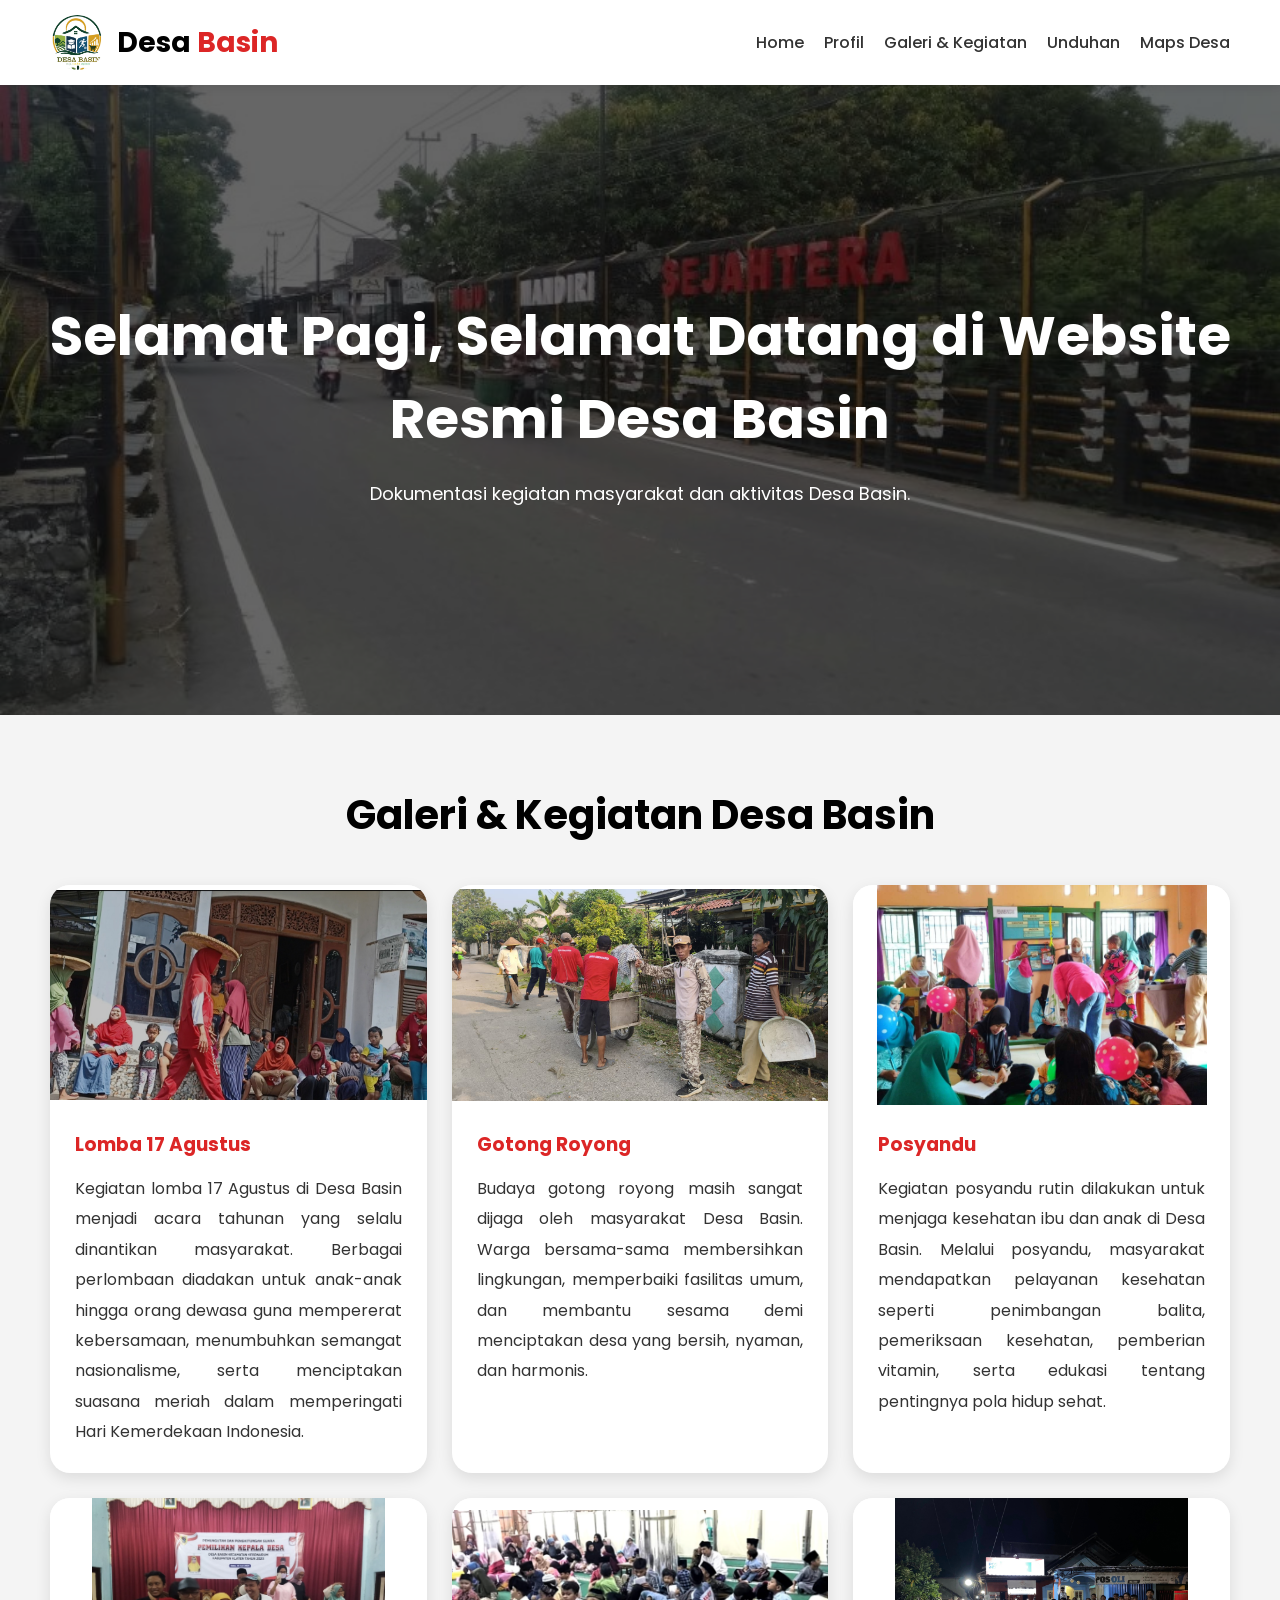
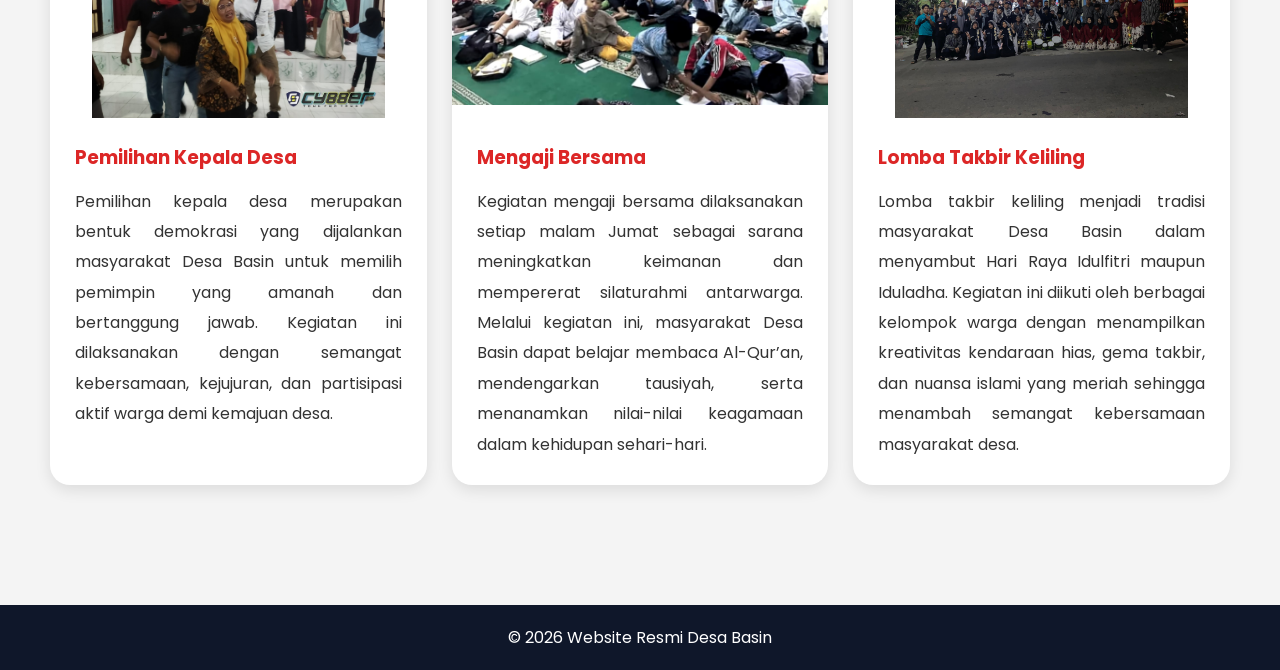
==== galeri.html @ 06cdf462 "Add files via upload" ====
<!DOCTYPE html>
<html lang="id">
<head>
  <meta charset="UTF-8">
  <meta name="viewport" content="width=device-width, initial-scale=1.0">

  <title>Galeri Desa Basin</title>

  <link rel="stylesheet" href="css/style.css">

  <link href="https://fonts.googleapis.com/css2?family=Poppins:wght@300;400;500;600;700&display=swap" rel="stylesheet">
</head>
<body>

  <nav class="navbar">

    <div class="logo-area">

      <img src="assets/image/logo_desa_r1chhhrd.jpg" class="logo-img">

      <div class="logo">
        Desa <span>Basin</span>
      </div>

    </div>

    <div class="menu">
      <a href="index.html">Home</a>
      <a href="profil.html">Profil</a>
      <a href="galeri.html">Galeri & Kegiatan</a>
      <a href="unduhan.html">Unduhan</a>
      <a href="maps.html">Maps Desa</a>
    </div>

  </nav>

  <section class="hero">

    <div class="overlay"></div>

    <div class="hero-text">

      <h1 id="welcome-text">
        Selamat Datang di Galeri Desa Basin
      </h1>

      <p>
        Dokumentasi kegiatan masyarakat dan aktivitas Desa Basin.
      </p>

    </div>

  </section>

  <section class="container">

    <h1 class="title">
      Galeri & Kegiatan Desa Basin
    </h1>

    <div class="galeri-grid">

      <div class="card">
        <img src="assets/image/lomba_17an.jpg">
        <div class="card-body">
          <h3>Lomba 17 Agustus</h3>
          <p>Kegiatan lomba 17 Agustus di Desa Basin menjadi acara tahunan yang selalu dinantikan masyarakat. Berbagai perlombaan diadakan untuk anak-anak hingga orang dewasa guna mempererat kebersamaan, menumbuhkan semangat nasionalisme, serta menciptakan suasana meriah dalam memperingati Hari Kemerdekaan Indonesia.</p>
        </div>
      </div>

      <div class="card">
        <img src="assets/image/gotong_royong.jpg">
        <div class="card-body">
          <h3>Gotong Royong</h3>
          <p>Budaya gotong royong masih sangat dijaga oleh masyarakat Desa Basin. Warga bersama-sama membersihkan lingkungan, memperbaiki fasilitas umum, dan membantu sesama demi menciptakan desa yang bersih, nyaman, dan harmonis.</p>
        </div>
      </div>

      <div class="card">
        <img src="assets/image/posyandu.jpg">
        <div class="card-body">
          <h3>Posyandu</h3>
          <p>Kegiatan posyandu rutin dilakukan untuk menjaga kesehatan ibu dan anak di Desa Basin. Melalui posyandu, masyarakat mendapatkan pelayanan kesehatan seperti penimbangan balita, pemeriksaan kesehatan, pemberian vitamin, serta edukasi tentang pentingnya pola hidup sehat.</p>
        </div>
      </div>

      <div class="card">
        <img src="assets/image/pemilu_desa.jpg">
        <div class="card-body">
          <h3>Pemilihan Kepala Desa</h3>
          <p>Pemilihan kepala desa merupakan bentuk demokrasi yang dijalankan masyarakat Desa Basin untuk memilih pemimpin yang amanah dan bertanggung jawab. Kegiatan ini dilaksanakan dengan semangat kebersamaan, kejujuran, dan partisipasi aktif warga demi kemajuan desa.</p>
        </div>
      </div>

      <div class="card">
        <img src="assets/image/mengaji_bersama.jpg">
        <div class="card-body">
          <h3>Mengaji Bersama</h3>
          <p>Kegiatan mengaji bersama dilaksanakan setiap malam Jumat sebagai sarana meningkatkan keimanan dan mempererat silaturahmi antarwarga. Melalui kegiatan ini, masyarakat Desa Basin dapat belajar membaca Al-Qur’an, mendengarkan tausiyah, serta menanamkan nilai-nilai keagamaan dalam kehidupan sehari-hari.</p>
        </div>
      </div>

      <div class="card">
        <img src="assets/image/lomba_takbir.jpg">
        <div class="card-body">
          <h3>Lomba Takbir Keliling</h3>
          <p>Lomba takbir keliling menjadi tradisi masyarakat Desa Basin dalam menyambut Hari Raya Idulfitri maupun Iduladha. Kegiatan ini diikuti oleh berbagai kelompok warga dengan menampilkan kreativitas kendaraan hias, gema takbir, dan nuansa islami yang meriah sehingga menambah semangat kebersamaan masyarakat desa.</p>
        </div>
      </div>

    </div>

  </section>

  <footer>
    © 2026 Website Resmi Desa Basin
  </footer>

  <script src="js/script.js"></script>

</body>
</html>
---- css/style.css ----
/* ===================================================================== */
/* 1. RESET DASAR WEBSITE */
/* ===================================================================== */

/* Mengatur semua elemen agar margin dan padding bawaan browser hilang */
*{
  margin:0; /* Menghapus jarak luar bawaan browser */
  padding:0; /* Menghapus jarak dalam bawaan browser */

  /* Agar ukuran elemen lebih mudah diatur */
  box-sizing:border-box; /* Padding tidak menambah ukuran elemen */

  /* Mengatur font seluruh website */
  font-family:'Poppins',sans-serif; /* Menggunakan font Poppins */
}



/* ===================================================================== */
/* 2. BODY WEBSITE */
/* ===================================================================== */

/* Mengatur background utama website */
body{
  background:#f4f4f4; /* Warna background abu muda */
}



/* ===================================================================== */
/* 3. NAVBAR */
/* ===================================================================== */

/* Mengatur tampilan navbar/menu atas */
.navbar{

  /* Navbar tetap di atas saat discroll */
  position:fixed; /* Navbar menempel di atas */
  top:0; /* Posisi paling atas */
  left:0; /* Posisi paling kiri */

  /* Lebar navbar penuh */
  width:100%; /* Full layar */

  /* Warna navbar */
  background:white; /* Background putih */

  /* Membuat isi navbar sejajar */
  display:flex; /* Mengaktifkan flexbox */

  /* Logo di kiri dan menu di kanan */
  justify-content:space-between; /* Isi berjauhan */

  /* Posisi vertikal tengah */
  align-items:center; /* Tengah secara vertikal */

  /* Jarak dalam navbar */
  padding:15px 50px; /* Atas bawah 15px kanan kiri 50px */

  /* Bayangan navbar */
  box-shadow:0 2px 10px rgba(0,0,0,0.1); /* Efek shadow */

  /* Agar navbar berada paling atas */
  z-index:1000; /* Layer paling depan */
}



/* ===================================================================== */
/* 4. LOGO */
/* ===================================================================== */

/* Tempat logo dan tulisan */
.logo-area{
  display:flex; /* Logo dan tulisan sejajar */
  align-items:center; /* Tengah vertikal */
  gap:12px; /* Jarak antar elemen */
}

/* Mengatur ukuran logo */
.logo-img{
  width:55px; /* Lebar logo */
  height:55px; /* Tinggi logo */

  /* Agar gambar tidak gepeng */
  object-fit:cover; /* Menyesuaikan gambar */

  /* Membuat logo bulat */
  border-radius:50%; /* Membuat lingkaran */
}

/* Tulisan Desa Basin */
.logo{
  font-size:28px; /* Ukuran tulisan */
  font-weight:700; /* Tulisan tebal */
}

/* Memberi warna merah pada tulisan Basin */
.logo span{
  color:#dc2626; /* Warna merah */
}



/* ===================================================================== */
/* 5. MENU */
/* ===================================================================== */

/* Tempat menu */
.menu{
  display:flex; /* Menu sejajar horizontal */
  align-items:center; /* Tengah vertikal */

  /* Memberi jarak antar menu */
  gap:20px;

  /* Agar menu tidak hilang */
  flex-wrap:wrap;
}

/* Mengatur tampilan menu */
.menu a{

  /* Menghilangkan garis bawah link */
  text-decoration:none;

  /* Warna tulisan */
  color:#333;

  /* Ketebalan tulisan */
  font-weight:500;

  /* Animasi hover */
  transition:0.3s;
}

/* Efek saat mouse diarahkan ke menu */
.menu a:hover{
  color:#dc2626; /* Menjadi merah */
}



/* ===================================================================== */
/* 6. HERO SECTION */
/* ===================================================================== */

/* Background utama website */
.hero{

  /* Tinggi hero */
  height:70vh;

  /* Memasang background gambar */
  background:url('../assets/image/background.jpg') center/cover no-repeat;

  position:relative;

  /* Membuat tulisan berada di tengah */
  display:flex;
  justify-content:center;
  align-items:center;

  text-align:center;

  color:white;

  /* Agar tidak tertutup navbar */
  margin-top:85px;
}

/* Lapisan gelap pada background */
.overlay{

  position:absolute;

  inset:0;

  background:rgba(0,0,0,0.6);
}

/* Tempat tulisan hero */
.hero-text{

  position:relative;

  z-index:2;

  padding:20px;
}

/* Judul utama */
.hero-text h1{
  font-size:55px;
}

/* Deskripsi hero */
.hero-text p{
  margin-top:20px;
  font-size:18px;
}



/* ===================================================================== */
/* 7. CONTAINER */
/* ===================================================================== */

/* Tempat isi website */
.container{
  padding:70px 50px;
}

/* Judul section */
.title{
  text-align:center;
  margin-bottom:40px;
  font-size:40px;
}



/* ===================================================================== */
/* 8. VISI MISI */
/* ===================================================================== */

/* Layout visi dan misi */
.visi-misi{

  display:grid;

  grid-template-columns:1fr 1fr;

  gap:20px;
}

/* Kotak visi dan misi */
.box{

  padding:30px;

  border-radius:20px;

  color:white;
}

/* Warna kotak visi */
.merah{
  background:#dc2626;
}

/* Warna kotak misi */
.navy{
  background:#0f172a;
}

/* Mengatur list misi */
.box ul{
  padding-left:20px;
  line-height:2;
}



/* ===================================================================== */
/* 9. GRID KHUSUS PROFIL */
/* ===================================================================== */

/* Layout card profil */
.grid{

  display:grid;

  grid-template-columns:repeat(2,1fr);

  gap:25px;
}



/* ===================================================================== */
/* 10. GRID KHUSUS GALERI */
/* ===================================================================== */

/* Membuat galeri menjadi 3 kolom */
.galeri-grid{

  display:grid;

  grid-template-columns:repeat(3,1fr);

  gap:25px;

  margin-top:30px;
}



/* ===================================================================== */
/* 11. CARD */
/* ===================================================================== */

/* Kotak card */
.card{

  background:white;

  border-radius:20px;

  overflow:hidden;

  box-shadow:0 5px 15px rgba(0,0,0,0.1);

  transition:0.3s;
}

/* Efek hover */
.card:hover{
  transform:translateY(-5px);
}

/* Gambar card */
.card img{

  width:100%;

  height:220px;

  object-fit:contain;

  background:#fff;

  display:block;
}

/* Isi card */
.card-body{
  padding:25px;
}

/* Judul card */
.card-body h2,
.card-body h3{

  margin-bottom:15px;

  color:#dc2626;
}

/* Isi paragraf */
.card-body p{

  line-height:1.9;

  color:#333;

  text-align:justify;
}



/* ===================================================================== */
/* 12. DOWNLOAD */
/* ===================================================================== */

/* Layout download */
.download-box{

  display:grid;

  grid-template-columns:1fr 1fr;

  gap:20px;
}

/* Kotak download */
.download-card{

  background:white;

  padding:30px;

  border-radius:20px;

  text-align:center;

  box-shadow:0 5px 15px rgba(0,0,0,0.1);
}



/* ===================================================================== */
/* 13. BUTTON */
/* ===================================================================== */

/* Tombol */
.btn{

  display:inline-block;

  margin-top:15px;

  background:#dc2626;

  color:white;

  padding:12px 25px;

  border-radius:8px;

  text-decoration:none;
}

/* Hover tombol */
.btn:hover{
  background:#991b1b;
}



/* ===================================================================== */
/* 14. MAPS */
/* ===================================================================== */

/* Kotak maps */
.maps-box{

  background:white;

  padding:20px;

  border-radius:20px;

  box-shadow:0 5px 15px rgba(0,0,0,0.1);
}

/* Frame maps */
.maps-box iframe{

  border-radius:15px;
}



/* ===================================================================== */
/* 15. FOOTER */
/* ===================================================================== */

/* Bagian bawah website */
footer{

  background:#0f172a;

  color:white;

  text-align:center;

  padding:20px;

  margin-top:50px;
}



/* ===================================================================== */
/* 16. RESPONSIVE */
/* ===================================================================== */

/* Tampilan HP */
@media(max-width:768px){

  .navbar{

    /* Navbar menjadi vertikal */
    flex-direction:column;

    padding:15px;
  }

  .menu{

    margin-top:10px;

    justify-content:center;
  }

  .hero-text h1{
    font-size:38px;
  }

  /* Menjadi 1 kolom */
  .visi-misi,
  .download-box,
  .grid{

    grid-template-columns:1fr;
  }

  /* Galeri tetap 3 kolom */
  .galeri-grid{

    grid-template-columns:repeat(3,1fr);

    gap:10px;
  }

  /* Gambar galeri di HP */
  .card img{
    height:120px;
  }

  .container{
    padding:50px 20px;
  }

}
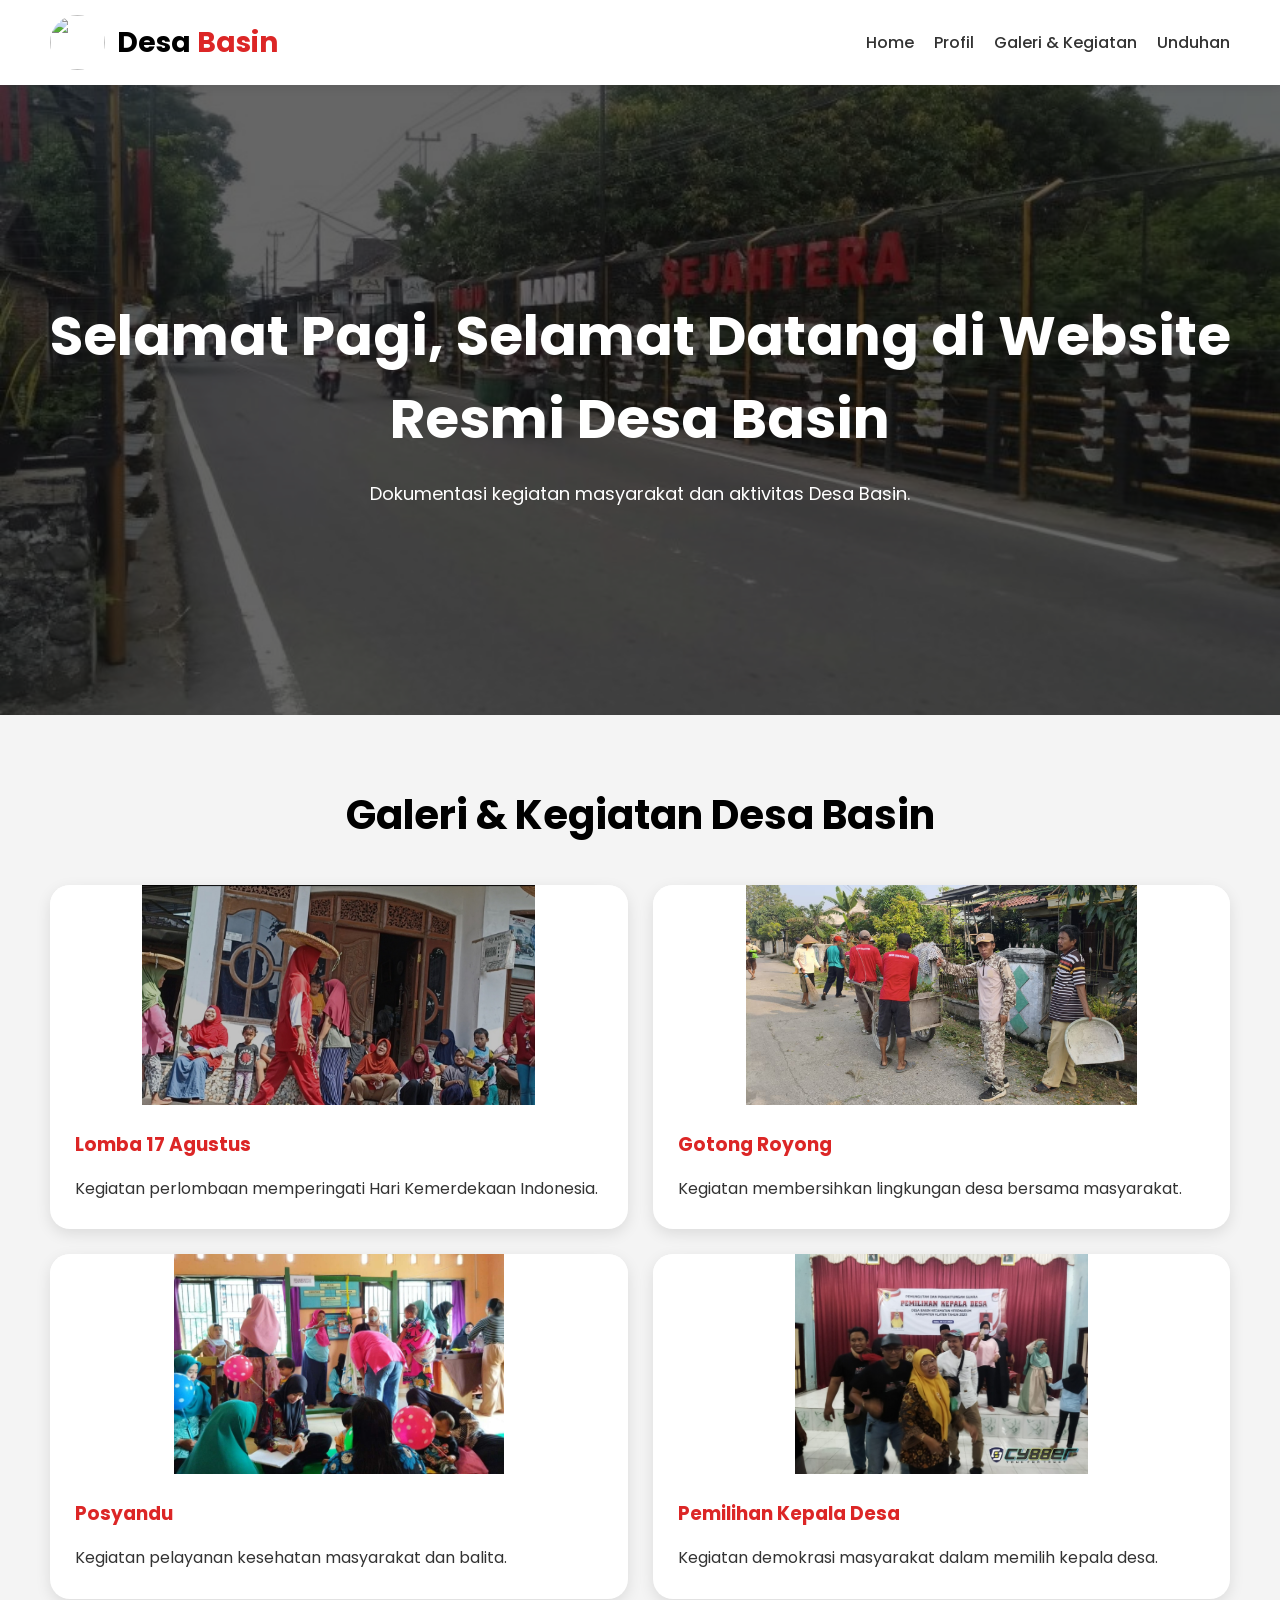
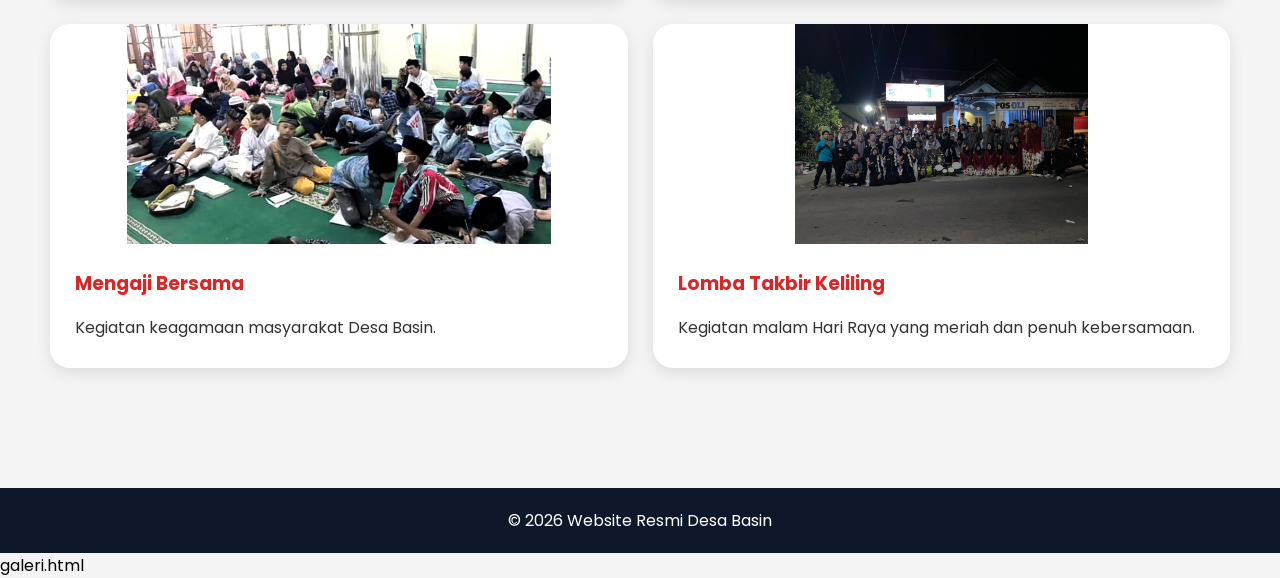
==== commit 926bb082: "galeri.html" ====
--- a/galeri.html
+++ b/galeri.html
@@ -16,7 +16,7 @@
 
     <div class="logo-area">
 
-      <img src="assets/image/logo_desa_r1chhhrd.jpg" class="logo-img">
+      <img src="assets/image/logo_desa_r1chhrd.jpg" class="logo-img">
 
       <div class="logo">
         Desa <span>Basin</span>
@@ -29,10 +29,11 @@
       <a href="profil.html">Profil</a>
       <a href="galeri.html">Galeri & Kegiatan</a>
       <a href="unduhan.html">Unduhan</a>
-      <a href="maps.html">Maps Desa</a>
     </div>
 
   </nav>
+
+  <!-- HERO -->
 
   <section class="hero">
 
@@ -52,19 +53,21 @@
 
   </section>
 
+  <!-- CONTENT -->
+
   <section class="container">
 
     <h1 class="title">
       Galeri & Kegiatan Desa Basin
     </h1>
 
-    <div class="galeri-grid">
+    <div class="grid">
 
       <div class="card">
         <img src="assets/image/lomba_17an.jpg">
         <div class="card-body">
           <h3>Lomba 17 Agustus</h3>
-          <p>Kegiatan lomba 17 Agustus di Desa Basin menjadi acara tahunan yang selalu dinantikan masyarakat. Berbagai perlombaan diadakan untuk anak-anak hingga orang dewasa guna mempererat kebersamaan, menumbuhkan semangat nasionalisme, serta menciptakan suasana meriah dalam memperingati Hari Kemerdekaan Indonesia.</p>
+          <p>Kegiatan perlombaan memperingati Hari Kemerdekaan Indonesia.</p>
         </div>
       </div>
 
@@ -72,7 +75,7 @@
         <img src="assets/image/gotong_royong.jpg">
         <div class="card-body">
           <h3>Gotong Royong</h3>
-          <p>Budaya gotong royong masih sangat dijaga oleh masyarakat Desa Basin. Warga bersama-sama membersihkan lingkungan, memperbaiki fasilitas umum, dan membantu sesama demi menciptakan desa yang bersih, nyaman, dan harmonis.</p>
+          <p>Kegiatan membersihkan lingkungan desa bersama masyarakat.</p>
         </div>
       </div>
 
@@ -80,7 +83,7 @@
         <img src="assets/image/posyandu.jpg">
         <div class="card-body">
           <h3>Posyandu</h3>
-          <p>Kegiatan posyandu rutin dilakukan untuk menjaga kesehatan ibu dan anak di Desa Basin. Melalui posyandu, masyarakat mendapatkan pelayanan kesehatan seperti penimbangan balita, pemeriksaan kesehatan, pemberian vitamin, serta edukasi tentang pentingnya pola hidup sehat.</p>
+          <p>Kegiatan pelayanan kesehatan masyarakat dan balita.</p>
         </div>
       </div>
 
@@ -88,7 +91,7 @@
         <img src="assets/image/pemilu_desa.jpg">
         <div class="card-body">
           <h3>Pemilihan Kepala Desa</h3>
-          <p>Pemilihan kepala desa merupakan bentuk demokrasi yang dijalankan masyarakat Desa Basin untuk memilih pemimpin yang amanah dan bertanggung jawab. Kegiatan ini dilaksanakan dengan semangat kebersamaan, kejujuran, dan partisipasi aktif warga demi kemajuan desa.</p>
+          <p>Kegiatan demokrasi masyarakat dalam memilih kepala desa.</p>
         </div>
       </div>
 
@@ -96,7 +99,7 @@
         <img src="assets/image/mengaji_bersama.jpg">
         <div class="card-body">
           <h3>Mengaji Bersama</h3>
-          <p>Kegiatan mengaji bersama dilaksanakan setiap malam Jumat sebagai sarana meningkatkan keimanan dan mempererat silaturahmi antarwarga. Melalui kegiatan ini, masyarakat Desa Basin dapat belajar membaca Al-Qur’an, mendengarkan tausiyah, serta menanamkan nilai-nilai keagamaan dalam kehidupan sehari-hari.</p>
+          <p>Kegiatan keagamaan masyarakat Desa Basin.</p>
         </div>
       </div>
 
@@ -104,7 +107,7 @@
         <img src="assets/image/lomba_takbir.jpg">
         <div class="card-body">
           <h3>Lomba Takbir Keliling</h3>
-          <p>Lomba takbir keliling menjadi tradisi masyarakat Desa Basin dalam menyambut Hari Raya Idulfitri maupun Iduladha. Kegiatan ini diikuti oleh berbagai kelompok warga dengan menampilkan kreativitas kendaraan hias, gema takbir, dan nuansa islami yang meriah sehingga menambah semangat kebersamaan masyarakat desa.</p>
+          <p>Kegiatan malam Hari Raya yang meriah dan penuh kebersamaan.</p>
         </div>
       </div>
 
@@ -119,4 +122,6 @@
   <script src="js/script.js"></script>
 
 </body>
-</html>+</html>
+
+galeri.html
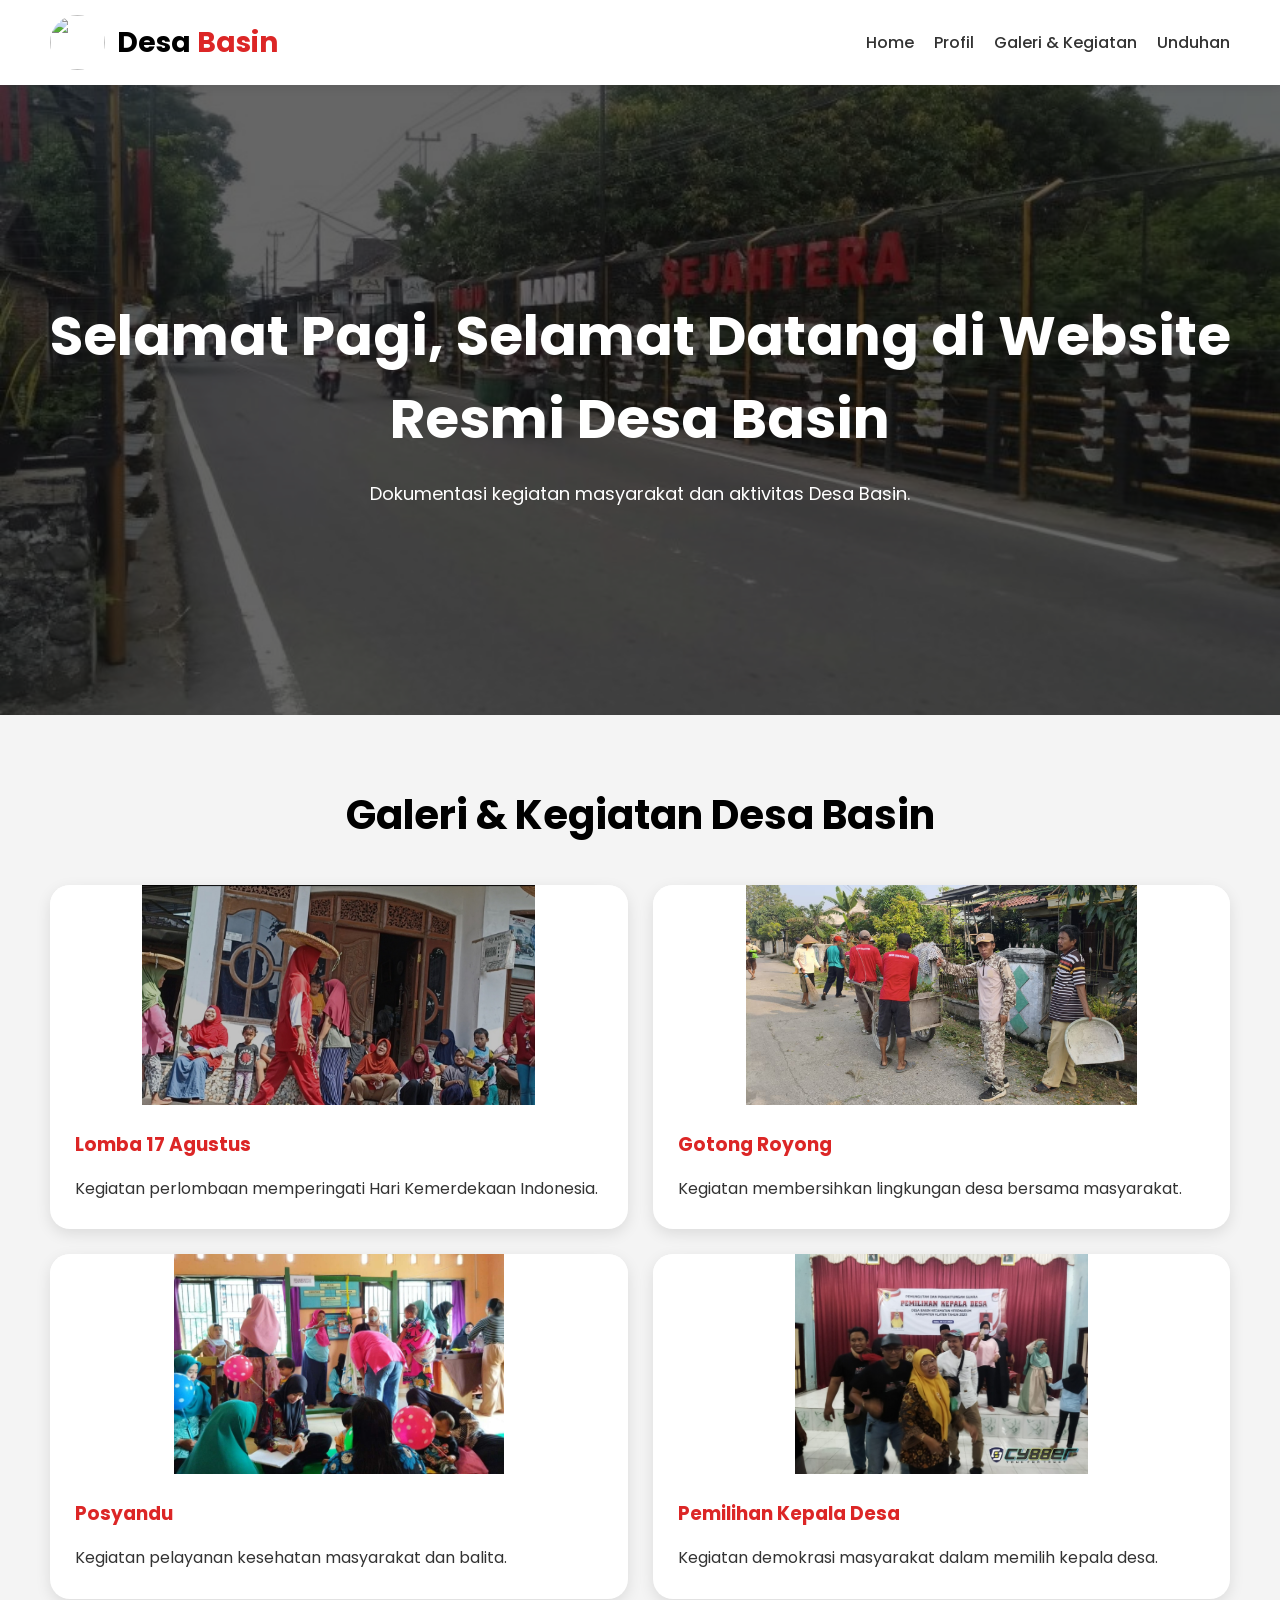
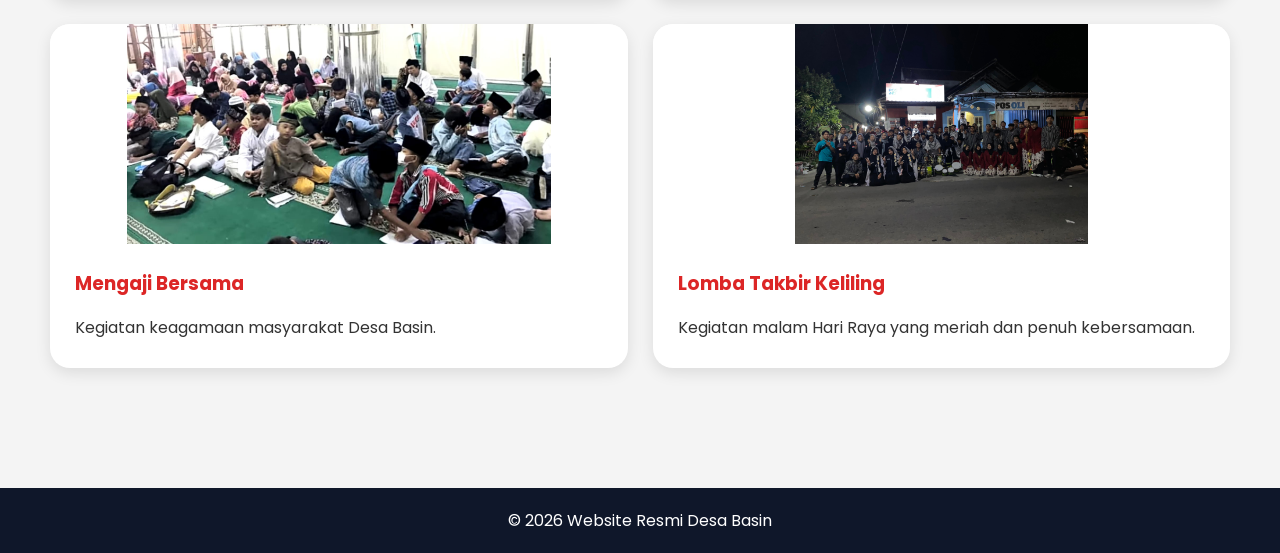
==== commit 559d7915: "galeri.html" ====
--- a/galeri.html
+++ b/galeri.html
@@ -123,5 +123,3 @@
 
 </body>
 </html>
-
-galeri.html
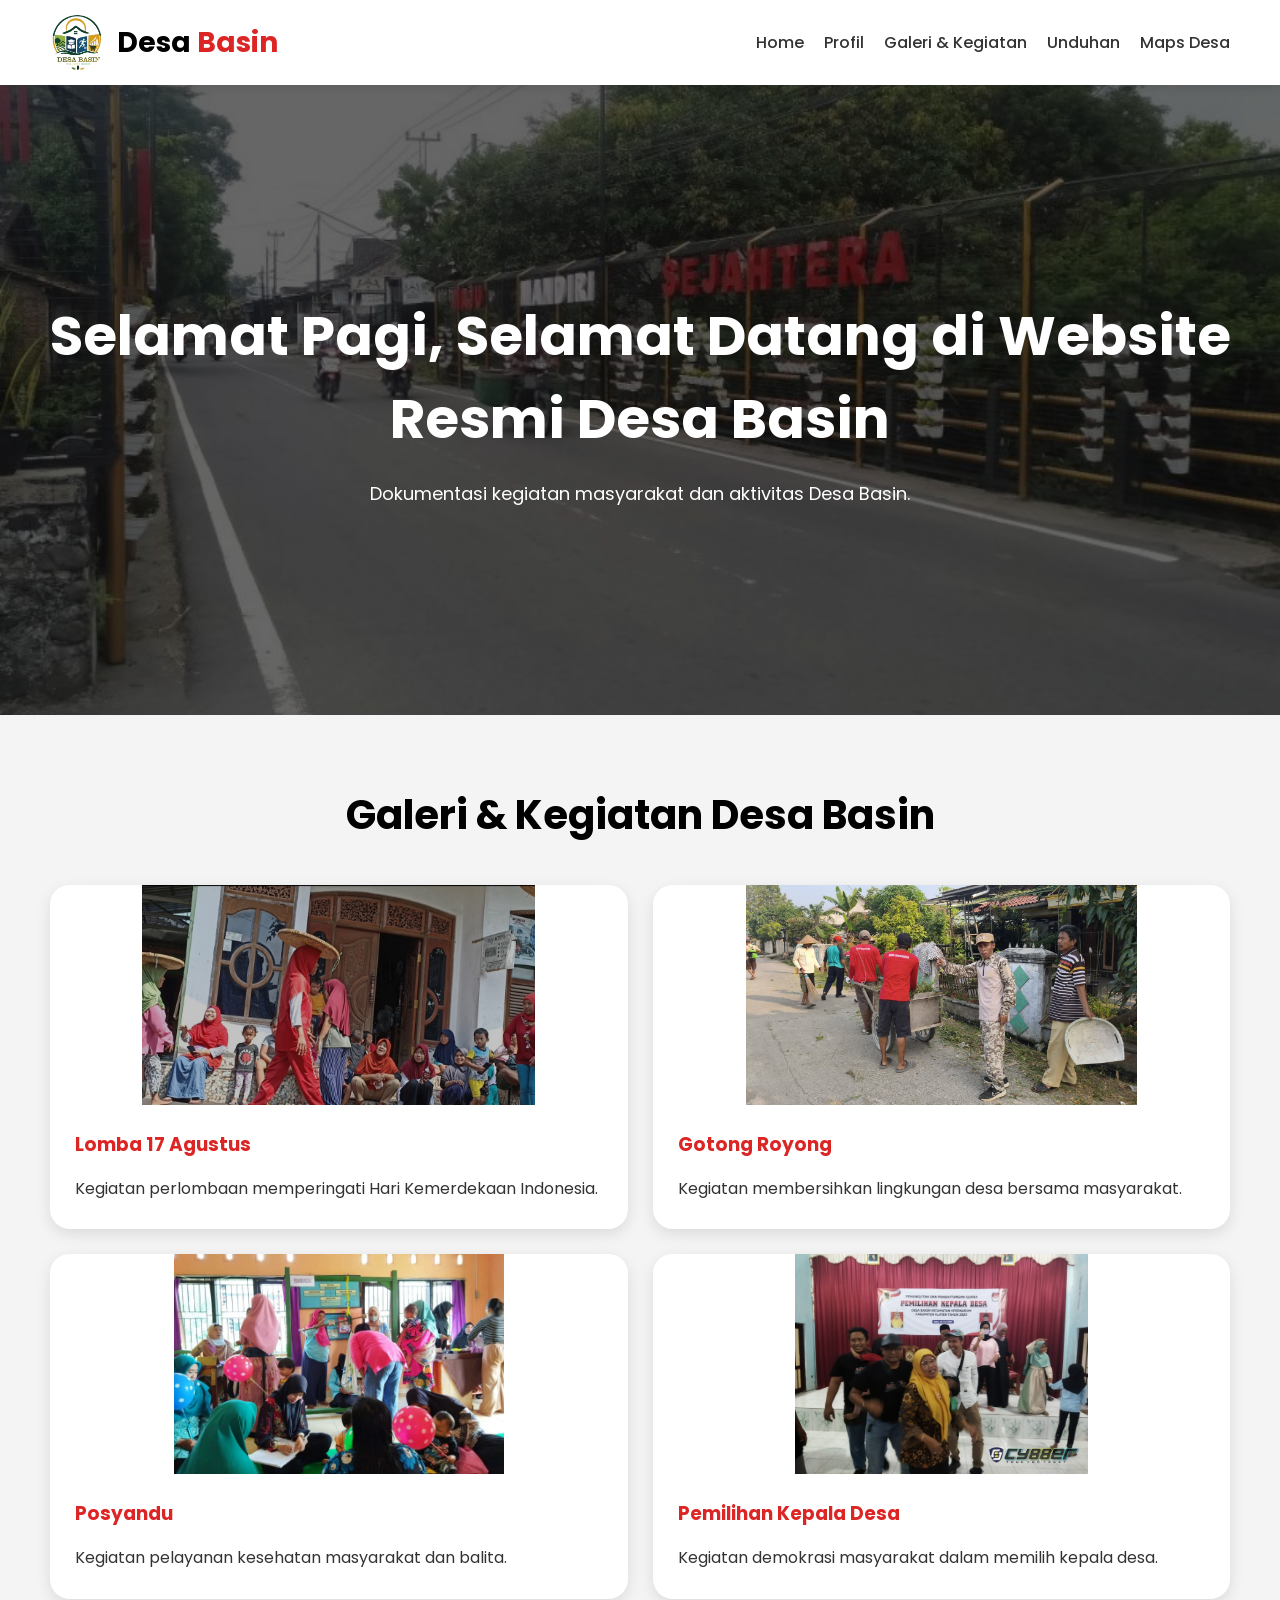
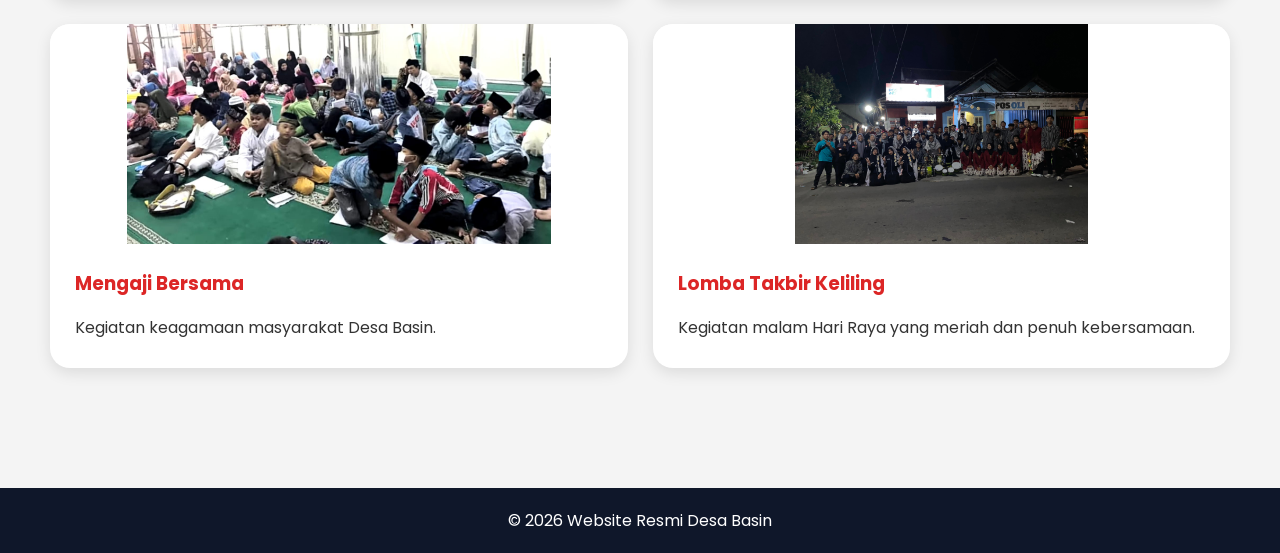
==== commit 517d3795: "galeri.html" ====
--- a/galeri.html
+++ b/galeri.html
@@ -16,7 +16,7 @@
 
     <div class="logo-area">
 
-      <img src="assets/image/logo_desa_r1chhrd.jpg" class="logo-img">
+      <img src="assets/image/logo_desa_r1chhhrd.jpg" class="logo-img">
 
       <div class="logo">
         Desa <span>Basin</span>
@@ -29,6 +29,7 @@
       <a href="profil.html">Profil</a>
       <a href="galeri.html">Galeri & Kegiatan</a>
       <a href="unduhan.html">Unduhan</a>
+      <a href="maps.html">Maps Desa</a>
     </div>
 
   </nav>
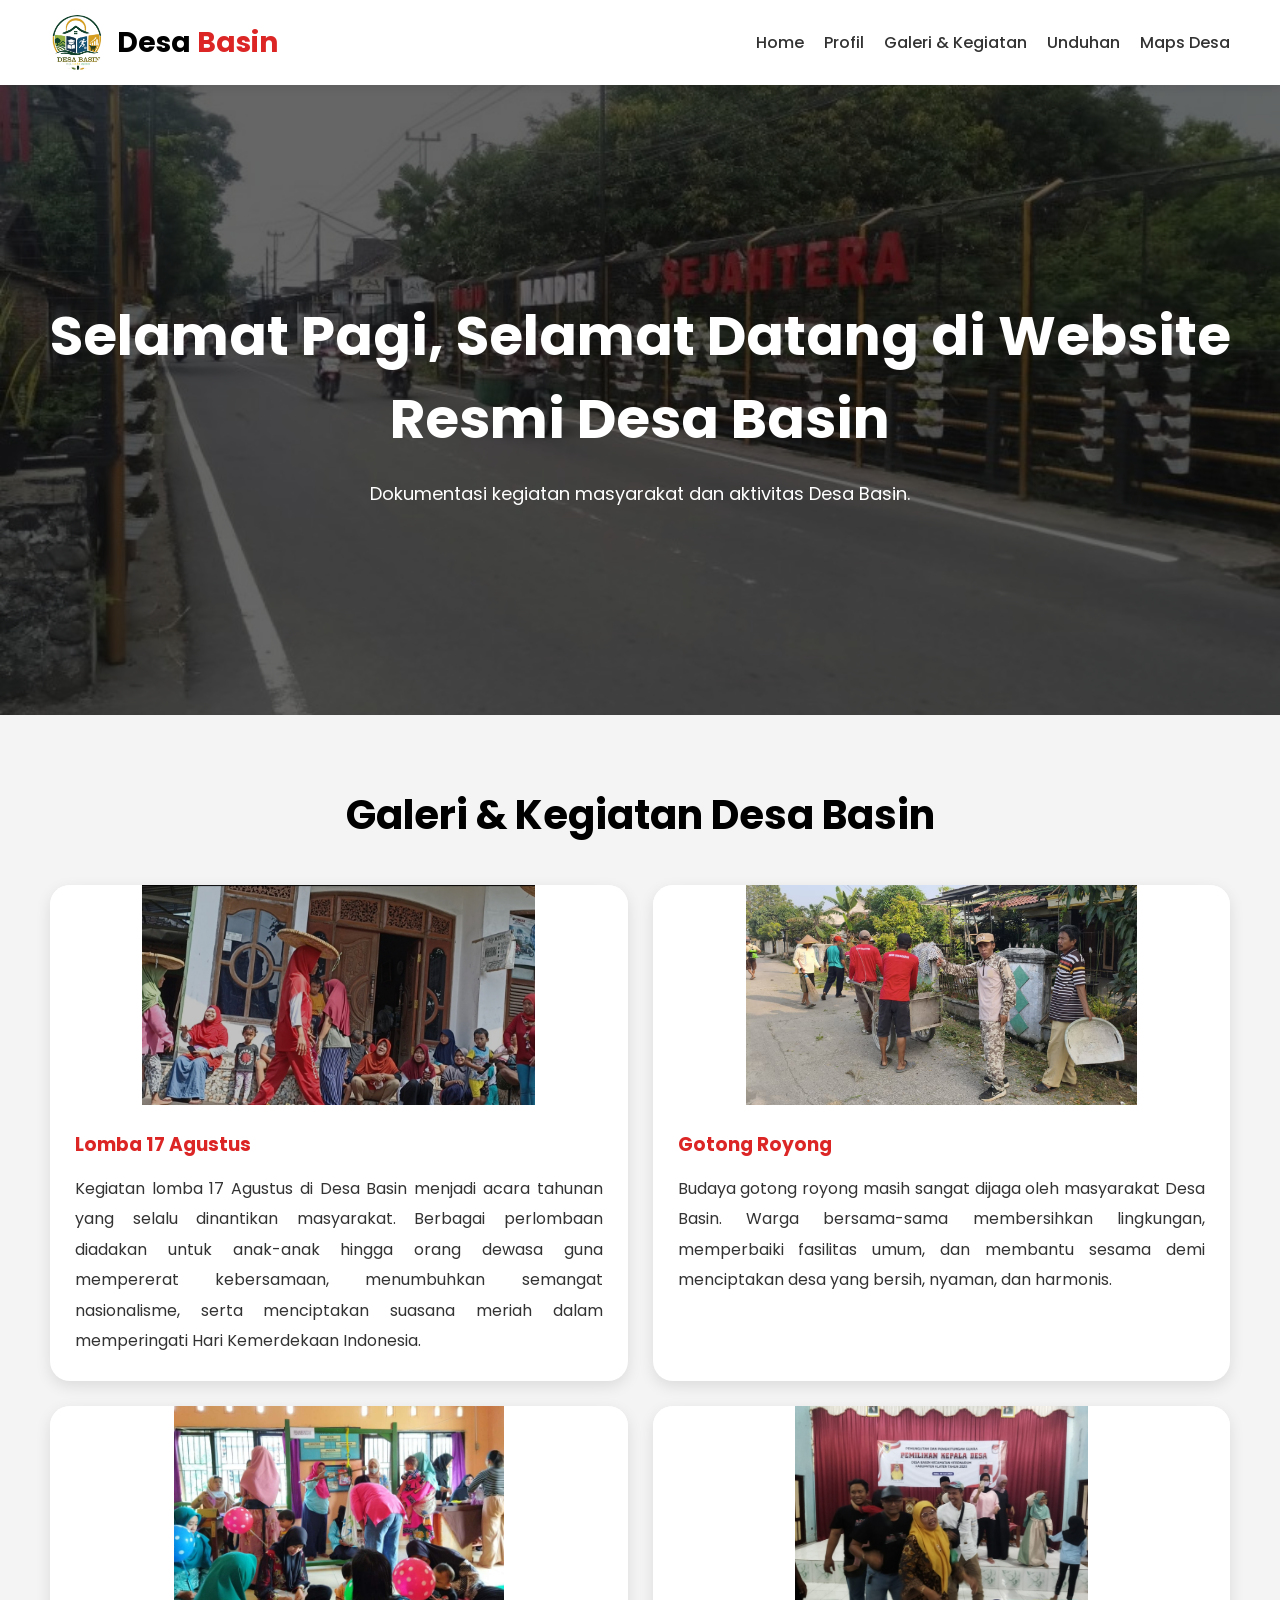
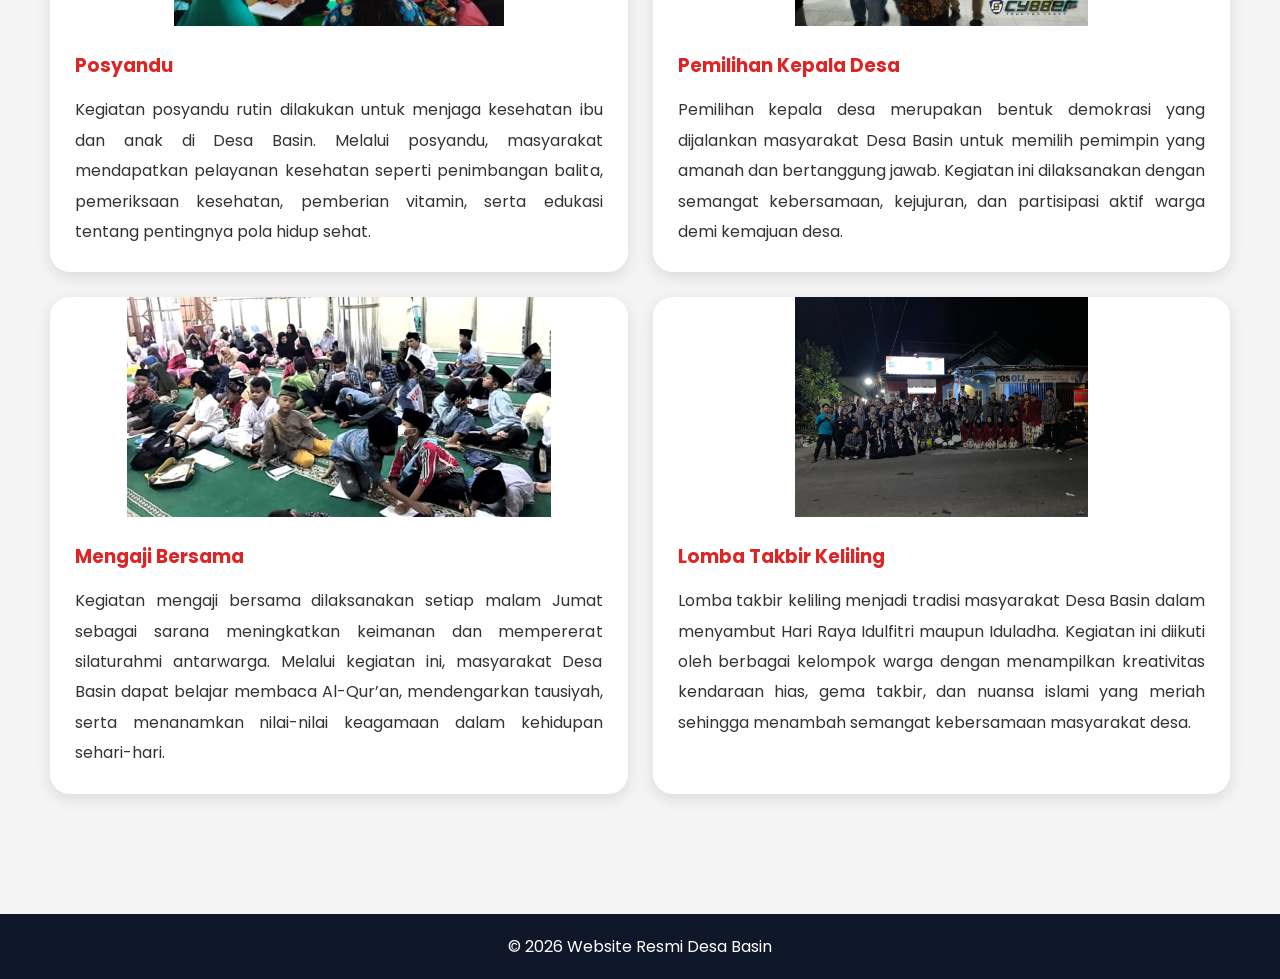
==== commit 0bb109b4: "galeri.html" ====
--- a/galeri.html
+++ b/galeri.html
@@ -68,7 +68,7 @@
         <img src="assets/image/lomba_17an.jpg">
         <div class="card-body">
           <h3>Lomba 17 Agustus</h3>
-          <p>Kegiatan perlombaan memperingati Hari Kemerdekaan Indonesia.</p>
+          <p>Kegiatan lomba 17 Agustus di Desa Basin menjadi acara tahunan yang selalu dinantikan masyarakat. Berbagai perlombaan diadakan untuk anak-anak hingga orang dewasa guna mempererat kebersamaan, menumbuhkan semangat nasionalisme, serta menciptakan suasana meriah dalam memperingati Hari Kemerdekaan Indonesia.</p>
         </div>
       </div>
 
@@ -76,7 +76,7 @@
         <img src="assets/image/gotong_royong.jpg">
         <div class="card-body">
           <h3>Gotong Royong</h3>
-          <p>Kegiatan membersihkan lingkungan desa bersama masyarakat.</p>
+          <p>Budaya gotong royong masih sangat dijaga oleh masyarakat Desa Basin. Warga bersama-sama membersihkan lingkungan, memperbaiki fasilitas umum, dan membantu sesama demi menciptakan desa yang bersih, nyaman, dan harmonis.</p>
         </div>
       </div>
 
@@ -84,7 +84,7 @@
         <img src="assets/image/posyandu.jpg">
         <div class="card-body">
           <h3>Posyandu</h3>
-          <p>Kegiatan pelayanan kesehatan masyarakat dan balita.</p>
+          <p>Kegiatan posyandu rutin dilakukan untuk menjaga kesehatan ibu dan anak di Desa Basin. Melalui posyandu, masyarakat mendapatkan pelayanan kesehatan seperti penimbangan balita, pemeriksaan kesehatan, pemberian vitamin, serta edukasi tentang pentingnya pola hidup sehat.</p>
         </div>
       </div>
 
@@ -92,7 +92,7 @@
         <img src="assets/image/pemilu_desa.jpg">
         <div class="card-body">
           <h3>Pemilihan Kepala Desa</h3>
-          <p>Kegiatan demokrasi masyarakat dalam memilih kepala desa.</p>
+          <p>Pemilihan kepala desa merupakan bentuk demokrasi yang dijalankan masyarakat Desa Basin untuk memilih pemimpin yang amanah dan bertanggung jawab. Kegiatan ini dilaksanakan dengan semangat kebersamaan, kejujuran, dan partisipasi aktif warga demi kemajuan desa.</p>
         </div>
       </div>
 
@@ -100,7 +100,7 @@
         <img src="assets/image/mengaji_bersama.jpg">
         <div class="card-body">
           <h3>Mengaji Bersama</h3>
-          <p>Kegiatan keagamaan masyarakat Desa Basin.</p>
+          <p>Kegiatan mengaji bersama dilaksanakan setiap malam Jumat sebagai sarana meningkatkan keimanan dan mempererat silaturahmi antarwarga. Melalui kegiatan ini, masyarakat Desa Basin dapat belajar membaca Al-Qur’an, mendengarkan tausiyah, serta menanamkan nilai-nilai keagamaan dalam kehidupan sehari-hari.</p>
         </div>
       </div>
 
@@ -108,7 +108,7 @@
         <img src="assets/image/lomba_takbir.jpg">
         <div class="card-body">
           <h3>Lomba Takbir Keliling</h3>
-          <p>Kegiatan malam Hari Raya yang meriah dan penuh kebersamaan.</p>
+          <p>Lomba takbir keliling menjadi tradisi masyarakat Desa Basin dalam menyambut Hari Raya Idulfitri maupun Iduladha. Kegiatan ini diikuti oleh berbagai kelompok warga dengan menampilkan kreativitas kendaraan hias, gema takbir, dan nuansa islami yang meriah sehingga menambah semangat kebersamaan masyarakat desa.</p>
         </div>
       </div>
 
